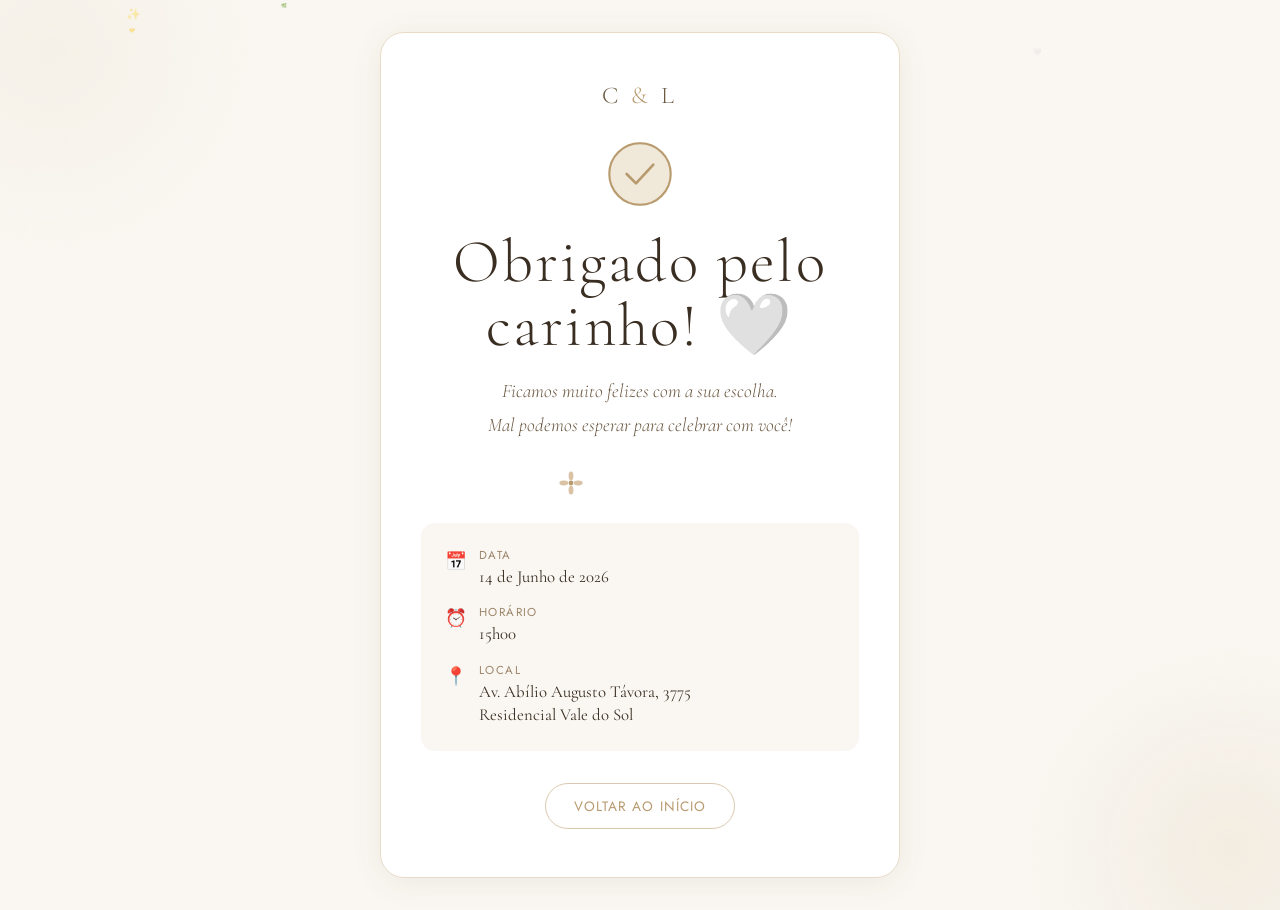
==== obrigado.html @ 72fe3602 "subindo arquivos do site" ====
<!DOCTYPE html>
<html lang="pt-BR">

<head>
    <meta charset="UTF-8">
    <meta name="viewport" content="width=device-width, initial-scale=1.0">
    <title>Obrigado! · Camila & Lucas</title>
    <link rel="preconnect" href="https://fonts.googleapis.com">
    <link
        href="https://fonts.googleapis.com/css2?family=Cormorant+Garamond:ital,wght@0,300;0,400;0,600;1,300;1,400&family=Jost:wght@300;400;500&display=swap"
        rel="stylesheet">
    <link rel="stylesheet" href="style.css">
</head>

<body>

    <audio id="musica" loop>
        <source src="music/musica.mp3" type="audio/mpeg">
    </audio>
    <script>
        window.addEventListener("load", () => {
            if (localStorage.getItem("musica") === "tocando") {
                document.getElementById("musica").play().catch(() => { });
            }
        });
    </script>

    <div class="bg-ornament top-left"></div>
    <div class="bg-ornament bottom-right"></div>

    <canvas id="confetti-canvas"
        style="position:fixed;top:0;left:0;width:100%;height:100%;pointer-events:none;z-index:0"></canvas>

    <main class="obrigado-page">

        <div class="obrigado-card fade-in">

            <div class="monogram">C <span class="amp">&amp;</span> L</div>

            <div class="check-circle">
                <svg viewBox="0 0 48 48" fill="none" xmlns="http://www.w3.org/2000/svg">
                    <circle cx="24" cy="24" r="23" stroke="#b89a6f" stroke-width="1.5" />
                    <path d="M14 24l7 7 13-14" stroke="#b89a6f" stroke-width="2" stroke-linecap="round"
                        stroke-linejoin="round" />
                </svg>
            </div>

            <h1 class="title-main smaller" style="margin:0">Obrigado pelo<br>carinho! 🤍</h1>

            <p class="welcome-text" style="margin-top:1rem">
                Ficamos muito felizes com a sua escolha.<br>
                Mal podemos esperar para celebrar com você!
            </p>

            <div class="divider-ornament" style="margin:1.5rem 0">
                <span class="line"></span>
                <svg class="flower-icon" viewBox="0 0 40 40" xmlns="http://www.w3.org/2000/svg">
                    <circle cx="20" cy="20" r="3" fill="#b89a6f" />
                    <ellipse cx="20" cy="11" rx="3" ry="5.5" fill="#c9a97e" opacity="0.7" />
                    <ellipse cx="20" cy="29" rx="3" ry="5.5" fill="#c9a97e" opacity="0.7" />
                    <ellipse cx="11" cy="20" rx="5.5" ry="3" fill="#c9a97e" opacity="0.7" />
                    <ellipse cx="29" cy="20" rx="5.5" ry="3" fill="#c9a97e" opacity="0.7" />
                </svg>
                <span class="line"></span>
            </div>

            <div class="event-details">
                <div class="detail-row">
                    <span class="detail-icon">📅</span>
                    <div>
                        <span class="detail-label">Data</span>
                        <span class="detail-value">14 de Junho de 2026</span>
                    </div>
                </div>
                <div class="detail-row">
                    <span class="detail-icon">⏰</span>
                    <div>
                        <span class="detail-label">Horário</span>
                        <span class="detail-value">15h00</span>
                    </div>
                </div>
                <div class="detail-row">
                    <span class="detail-icon">📍</span>
                    <div>
                        <span class="detail-label">Local</span>
                        <span class="detail-value">Av. Abílio Augusto Távora, 3775<br>Residencial Vale do Sol</span>
                    </div>
                </div>
            </div>

            <a href="index.html" class="btn-secondary" style="margin-top:2rem">
                Voltar ao início
            </a>

        </div>

    </main>

    <script>
        const canvas = document.getElementById("confetti-canvas");
        const ctx = canvas.getContext("2d");
        canvas.width = window.innerWidth;
        canvas.height = window.innerHeight;
        window.addEventListener("resize", () => {
            canvas.width = window.innerWidth;
            canvas.height = window.innerHeight;
        });
        const particles = Array.from({ length: 60 }, () => ({
            x: Math.random() * canvas.width,
            y: Math.random() * canvas.height - canvas.height,
            size: Math.random() * 8 + 4,
            speed: Math.random() * 1.5 + 0.5,
            opacity: Math.random() * 0.5 + 0.3,
            char: ["🤍", "✨", "💛", "🌿"][Math.floor(Math.random() * 4)]
        }));
        function animate() {
            ctx.clearRect(0, 0, canvas.width, canvas.height);
            particles.forEach(p => {
                ctx.globalAlpha = p.opacity;
                ctx.font = p.size + "px serif";
                ctx.fillText(p.char, p.x, p.y);
                p.y += p.speed;
                if (p.y > canvas.height + 20) {
                    p.y = -20;
                    p.x = Math.random() * canvas.width;
                }
            });
            ctx.globalAlpha = 1;
            requestAnimationFrame(animate);
        }
        animate();
    </script>
</body>

</html>
---- style.css ----
@import url('https://fonts.googleapis.com/css2?family=Cormorant+Garamond:ital,wght@0,300;0,400;0,600;1,300;1,400&family=Jost:wght@300;400;500&display=swap');

:root {
    --cream: #faf7f2;
    --sand: #f0e8d8;
    --beige: #e8dcc8;
    --linen: #d9c9b0;
    --gold: #b89a6f;
    --gold-dark: #8a6f4a;
    --text: #3a2e22;
    --text-mid: #6b5840;
    --text-light: #9c856a;
    --white: #ffffff;
    --radius: 16px;
    --shadow: 0 4px 32px rgba(90, 60, 20, 0.08);
}

* {
    box-sizing: border-box;
    margin: 0;
    padding: 0;
}

html {
    scroll-behavior: smooth;
}

body {
    font-family: 'Jost', sans-serif;
    background-color: var(--cream);
    color: var(--text);
    min-height: 100vh;
    position: relative;
    overflow-x: hidden;
}

.bg-ornament {
    position: fixed;
    width: 420px;
    height: 420px;
    border-radius: 50%;
    pointer-events: none;
    z-index: 0;
    opacity: 0.4;
}

.bg-ornament.top-left {
    top: -160px;
    left: -160px;
    background: radial-gradient(circle, var(--sand) 0%, transparent 70%);
}

.bg-ornament.bottom-right {
    bottom: -160px;
    right: -160px;
    background: radial-gradient(circle, var(--beige) 0%, transparent 70%);
}

.title-main {
    font-family: 'Cormorant Garamond', serif;
    font-weight: 300;
    font-size: clamp(3rem, 8vw, 5.5rem);
    letter-spacing: 0.04em;
    line-height: 1.05;
    color: var(--text);
}

.title-main.smaller {
    font-size: clamp(2.2rem, 6vw, 3.8rem);
}

.title-names {
    font-family: 'Cormorant Garamond', serif;
    font-weight: 400;
    font-style: italic;
    font-size: clamp(1.6rem, 4vw, 2.6rem);
    color: var(--gold);
    letter-spacing: 0.06em;
    margin-top: 0.3rem;
}

.supertitle {
    font-family: 'Jost', sans-serif;
    font-weight: 300;
    font-size: 0.8rem;
    letter-spacing: 0.25em;
    text-transform: uppercase;
    color: var(--text-light);
    margin-bottom: 0.5rem;
}

.amp,
.amp-gold {
    font-style: normal;
}

.amp {
    color: var(--gold);
}

.amp-gold {
    color: var(--gold);
}

.monogram {
    font-family: 'Cormorant Garamond', serif;
    font-weight: 300;
    font-size: 1.5rem;
    letter-spacing: 0.15em;
    color: var(--text-mid);
    text-align: center;
    margin-bottom: 2rem;
}

.monogram.small {
    font-size: 1.1rem;
    margin-bottom: 0;
}

.divider-ornament {
    display: flex;
    align-items: center;
    gap: 1rem;
    max-width: 300px;
    margin: 2rem auto;
}

.divider-ornament .line {
    flex: 1;
    height: 0.5px;
    background: linear-gradient(to right, transparent, var(--linen), transparent);
}

.flower-icon {
    width: 32px;
    height: 32px;
    flex-shrink: 0;
}

.swatches {
    display: inline-flex;
    gap: 4px;
    vertical-align: middle;
    margin: 0 4px;
}

.swatch {
    width: 14px;
    height: 14px;
    border-radius: 50%;
    display: inline-block;
    border: 1px solid rgba(0, 0, 0, 0.08);
}

.s1 {
    background: #f8f5f0;
}

.s2 {
    background: #e8d9c0;
}

.s3 {
    background: #d4bc9a;
}

.s4 {
    background: #c9a86c;
}

.btn-primary {
    display: inline-flex;
    align-items: center;
    gap: 10px;
    padding: 14px 32px;
    background: var(--gold);
    color: var(--white);
    border: none;
    border-radius: 50px;
    font-family: 'Jost', sans-serif;
    font-size: 0.9rem;
    font-weight: 500;
    letter-spacing: 0.08em;
    text-transform: uppercase;
    text-decoration: none;
    cursor: pointer;
    transition: background 0.25s, transform 0.2s, box-shadow 0.25s;
    box-shadow: 0 4px 20px rgba(184, 154, 111, 0.3);
}

.btn-primary:hover {
    background: var(--gold-dark);
    transform: translateY(-2px);
    box-shadow: 0 8px 28px rgba(184, 154, 111, 0.4);
}

.btn-primary:active {
    transform: translateY(0);
}

.btn-primary.loading {
    opacity: 0.7;
    pointer-events: none;
}

.btn-arrow {
    width: 18px;
    height: 18px;
}

.btn-secondary {
    display: inline-flex;
    align-items: center;
    gap: 8px;
    padding: 12px 28px;
    background: transparent;
    color: var(--gold);
    border: 1px solid var(--linen);
    border-radius: 50px;
    font-family: 'Jost', sans-serif;
    font-size: 0.85rem;
    font-weight: 400;
    letter-spacing: 0.08em;
    text-transform: uppercase;
    text-decoration: none;
    cursor: pointer;
    transition: background 0.2s, border-color 0.2s;
}

.btn-secondary:hover {
    background: var(--sand);
    border-color: var(--gold);
}

.pill {
    display: inline-flex;
    align-items: center;
    gap: 5px;
    padding: 6px 14px;
    border-radius: 50px;
    background: var(--sand);
    border: 0.5px solid var(--linen);
    font-size: 0.78rem;
    color: var(--text-mid);
    letter-spacing: 0.03em;
}

.hero-page {
    position: relative;
    z-index: 1;
    min-height: 100vh;
    display: flex;
    flex-direction: column;
    align-items: center;
    padding: 3rem 1.5rem 4rem;
}

.site-header {
    width: 100%;
    max-width: 700px;
    text-align: center;
    margin-bottom: 2rem;
    padding-bottom: 1.5rem;
    border-bottom: 0.5px solid var(--beige);
}

.hero-content {
    width: 100%;
    max-width: 640px;
    text-align: center;
    display: flex;
    flex-direction: column;
    align-items: center;
}

.hero-text {
    margin-bottom: 0;
}

.hero-message {
    max-width: 480px;
    margin-bottom: 2.5rem;
}

.welcome-text {
    font-family: 'Cormorant Garamond', serif;
    font-size: clamp(1.05rem, 2.5vw, 1.2rem);
    font-weight: 300;
    font-style: italic;
    line-height: 1.8;
    color: var(--text-mid);
    margin-bottom: 1.2rem;
}

.palette-note {
    display: flex;
    align-items: center;
    justify-content: center;
    flex-wrap: wrap;
    gap: 6px;
    font-size: 0.78rem;
    letter-spacing: 0.1em;
    text-transform: uppercase;
    color: var(--text-light);
}

.cta-area {
    display: flex;
    flex-direction: column;
    align-items: center;
    gap: 1.2rem;
}

.event-pills {
    display: flex;
    gap: 0.6rem;
    flex-wrap: wrap;
    justify-content: center;
}

.list-page {
    position: relative;
    z-index: 1;
    max-width: 780px;
    margin: 0 auto;
    padding: 2rem 1.5rem 8rem;
}

.list-header {
    display: flex;
    align-items: center;
    justify-content: space-between;
    margin-bottom: 2.5rem;
    padding-bottom: 1.2rem;
    border-bottom: 0.5px solid var(--beige);
}

.back-link {
    display: flex;
    align-items: center;
    gap: 5px;
    font-size: 0.8rem;
    letter-spacing: 0.1em;
    text-transform: uppercase;
    color: var(--text-light);
    text-decoration: none;
    transition: color 0.2s;
}

.back-link:hover {
    color: var(--gold);
}

.list-intro {
    text-align: center;
    margin-bottom: 2rem;
}

.palette-strip {
    display: flex;
    align-items: center;
    justify-content: center;
    gap: 6px;
    margin-top: 1rem;
    font-size: 0.75rem;
    letter-spacing: 0.12em;
    text-transform: uppercase;
    color: var(--text-light);
}

.palette-strip .swatch {
    width: 12px;
    height: 12px;
}

.palette-label {
    margin-left: 4px;
}

.aviso-box {
    display: flex;
    align-items: flex-start;
    gap: 10px;
    background: var(--sand);
    border-left: 2.5px solid var(--gold);
    border-radius: 0 10px 10px 0;
    padding: 12px 16px;
    font-size: 0.85rem;
    color: var(--text-mid);
    margin-bottom: 2rem;
    line-height: 1.6;
}

.aviso-box strong {
    color: var(--gold-dark);
}

.loading-state {
    text-align: center;
    padding: 3rem 0;
    color: var(--text-light);
    font-size: 0.9rem;
}

.spinner {
    width: 32px;
    height: 32px;
    border: 2px solid var(--beige);
    border-top-color: var(--gold);
    border-radius: 50%;
    animation: spin 0.8s linear infinite;
    margin: 0 auto 1rem;
}

@keyframes spin {
    to {
        transform: rotate(360deg);
    }
}

.error-msg {
    color: #c0392b;
    font-size: 0.9rem;
}

.progress-bar-wrap {
    margin-bottom: 2rem;
}

.progress-labels {
    display: flex;
    justify-content: space-between;
    font-size: 0.78rem;
    color: var(--text-light);
    margin-bottom: 6px;
    letter-spacing: 0.04em;
}

.progress-track {
    height: 5px;
    background: var(--beige);
    border-radius: 10px;
    overflow: hidden;
}

.progress-fill {
    height: 100%;
    background: linear-gradient(to right, var(--linen), var(--gold));
    border-radius: 10px;
    transition: width 1s ease;
}

.gift-grid {
    display: grid;
    gap: 1.2rem;
}

.gift-card {
    display: grid;
    grid-template-columns: 120px 1fr;
    gap: 1.2rem;
    background: var(--white);
    border: 0.5px solid var(--beige);
    border-radius: var(--radius);
    padding: 1.2rem;
    transition: box-shadow 0.2s, transform 0.2s;
    position: relative;
    overflow: hidden;
}

.gift-card:hover {
    box-shadow: var(--shadow);
    transform: translateY(-2px);
}

.gift-card.taken {
    background: var(--cream);
    opacity: 0.75;
}

.gift-card.taken:hover {
    transform: none;
    box-shadow: none;
}

.gift-img-wrap {
    position: relative;
    border-radius: 10px;
    overflow: hidden;
    background: var(--sand);
    aspect-ratio: 1/1;
    height: 120px;
}

.gift-img-wrap img {
    width: 100%;
    height: 100%;
    object-fit: cover;
    display: block;
    border-radius: 10px;
    transition: transform 0.4s ease;
}

.gift-card:hover .gift-img-wrap img {
    transform: scale(1.05);
}

.taken-badge {
    position: absolute;
    bottom: 0;
    left: 0;
    right: 0;
    background: rgba(184, 154, 111, 0.88);
    color: white;
    font-size: 0.72rem;
    font-weight: 500;
    letter-spacing: 0.08em;
    text-align: center;
    padding: 5px 0;
    text-transform: uppercase;
}

.gift-info {
    display: flex;
    flex-direction: column;
    justify-content: space-between;
}

.gift-name {
    font-family: 'Cormorant Garamond', serif;
    font-weight: 400;
    font-size: 1.2rem;
    color: var(--text);
    margin-bottom: 0.4rem;
    line-height: 1.3;
}

.gift-link {
    display: inline-flex;
    align-items: center;
    gap: 5px;
    font-size: 0.78rem;
    color: var(--gold);
    text-decoration: none;
    letter-spacing: 0.05em;
    transition: color 0.2s;
    margin-bottom: auto;
}

.gift-link:hover {
    color: var(--gold-dark);
    text-decoration: underline;
}

.gift-footer {
    margin-top: 0.8rem;
}

.taken-by {
    font-size: 0.82rem;
    color: var(--text-light);
}

.taken-heart {
    color: var(--gold);
    font-size: 0.9rem;
}

.input-wrap input {
    width: 100%;
    padding: 9px 14px;
    border: 1px solid var(--beige);
    border-radius: 50px;
    font-family: 'Jost', sans-serif;
    font-size: 0.88rem;
    color: var(--text);
    background: var(--cream);
    outline: none;
    transition: border-color 0.2s, box-shadow 0.2s;
    appearance: none;
    -webkit-appearance: none;
}

.input-wrap input::placeholder {
    color: var(--text-light);
}

.input-wrap input:focus {
    border-color: var(--gold);
    box-shadow: 0 0 0 3px rgba(184, 154, 111, 0.15);
    background: var(--white);
}

.confirm-area {
    position: fixed;
    bottom: 0;
    left: 0;
    width: 100%;
    background: rgba(250, 247, 242, 0.95);
    backdrop-filter: blur(10px);
    padding: 1rem;
    display: flex;
    justify-content: center;
    border-top: 1px solid var(--beige);
    z-index: 999;
    box-shadow: 0 -4px 20px rgba(0, 0, 0, 0.05);
}

.toast {
    position: fixed;
    bottom: 2rem;
    left: 50%;
    transform: translateX(-50%) translateY(10px);
    background: var(--text);
    color: white;
    padding: 12px 24px;
    border-radius: 50px;
    font-size: 0.85rem;
    letter-spacing: 0.04em;
    opacity: 0;
    transition: opacity 0.3s, transform 0.3s;
    z-index: 100;
    white-space: nowrap;
    max-width: 90vw;
    text-align: center;
}

.toast.show {
    opacity: 1;
    transform: translateX(-50%) translateY(0);
}

.obrigado-page {
    position: relative;
    z-index: 1;
    min-height: 100vh;
    display: flex;
    align-items: center;
    justify-content: center;
    padding: 2rem 1.5rem;
}

.obrigado-card {
    background: var(--white);
    border: 0.5px solid var(--beige);
    border-radius: 24px;
    padding: 3rem 2.5rem;
    max-width: 520px;
    width: 100%;
    text-align: center;
    box-shadow: var(--shadow);
}

.check-circle {
    margin: 0 auto 1.5rem;
    width: 64px;
    height: 64px;
    display: flex;
    align-items: center;
    justify-content: center;
    background: var(--sand);
    border-radius: 50%;
    animation: pulse-ring 2s ease-in-out infinite;
}

@keyframes pulse-ring {

    0%,
    100% {
        box-shadow: 0 0 0 0 rgba(184, 154, 111, 0.15);
    }

    50% {
        box-shadow: 0 0 0 12px rgba(184, 154, 111, 0.08);
    }
}

.event-details {
    display: flex;
    flex-direction: column;
    gap: 1rem;
    text-align: left;
    background: var(--cream);
    border-radius: 14px;
    padding: 1.5rem;
}

.detail-row {
    display: flex;
    align-items: flex-start;
    gap: 12px;
}

.detail-icon {
    font-size: 1.1rem;
    flex-shrink: 0;
    margin-top: 1px;
}

.detail-label {
    display: block;
    font-size: 0.72rem;
    text-transform: uppercase;
    letter-spacing: 0.12em;
    color: var(--text-light);
    margin-bottom: 2px;
}

.detail-value {
    font-family: 'Cormorant Garamond', serif;
    font-size: 1.05rem;
    color: var(--text);
    line-height: 1.4;
}

.fade-in {
    opacity: 0;
    transform: translateY(18px);
    animation: fadeUp 0.7s ease forwards;
}

.delay-1 {
    animation-delay: 0.1s;
}

.delay-2 {
    animation-delay: 0.2s;
}

.delay-3 {
    animation-delay: 0.35s;
}

.delay-4 {
    animation-delay: 0.5s;
}

@keyframes fadeUp {
    to {
        opacity: 1;
        transform: translateY(0);
    }
}

@media (max-width: 600px) {
    .hero-page {
        padding: 2rem 1.2rem 3.5rem;
    }

    .list-page {
        padding: 1.5rem 1rem 4rem;
    }

    .gift-card {
        grid-template-columns: 90px 1fr;
        gap: 0.9rem;
        padding: 1rem;
    }

    .gift-img-wrap {
        height: 90px;
    }

    .gift-name {
        font-size: 1rem;
    }

    .obrigado-card {
        padding: 2rem 1.4rem;
    }

    .monogram {
        font-size: 1.2rem;
    }

    .title-main {
        line-height: 1.1;
    }

    .event-pills {
        flex-direction: column;
        align-items: center;
    }
}

.historico-panel {
    position: fixed;
    left: 0;
    bottom: -100%;
    width: 100%;
    height: 70vh;
    background: white;
    border-radius: 20px 20px 0 0;
    box-shadow: 0 -5px 20px rgba(0, 0, 0, 0.15);
    transition: bottom 0.4s ease;
    z-index: 9999;
    padding: 20px;
    overflow-y: auto;
}

.historico-panel.show {
    bottom: 0;
}

.historico-header {
    display: flex;
    justify-content: space-between;
    align-items: center;
}

.historico-lista {
    margin-top: 20px;
}

.historico-item {
    padding: 12px;
    border-bottom: 1px solid #eee;
}

.btn-historico {
    position: fixed;
    bottom: 20px;
    right: 20px;
    padding: 12px 18px;
    border: none;
    border-radius: 30px;
    cursor: pointer;
}
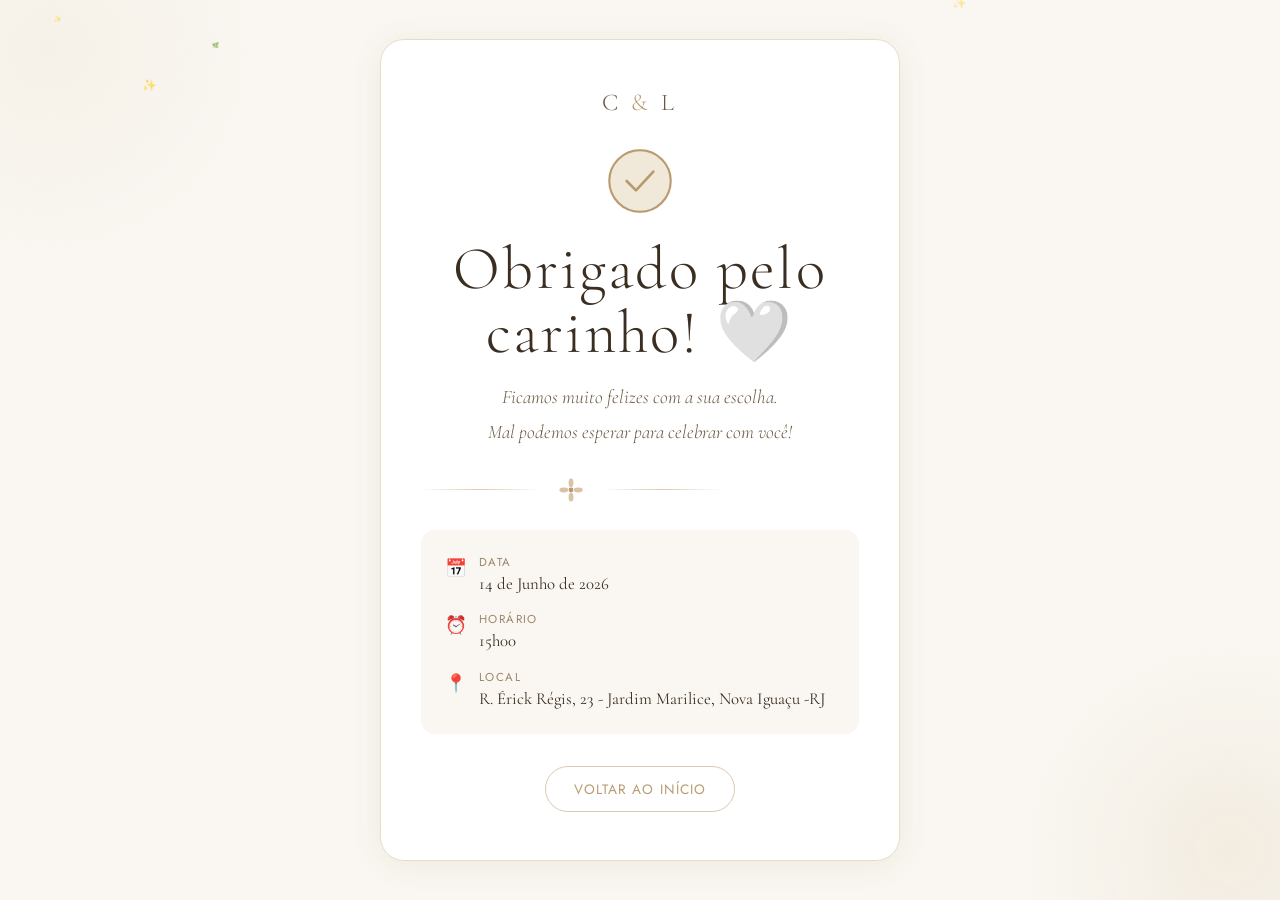
==== commit c580b90e: "atualizando endereço" ====
--- a/obrigado.html
+++ b/obrigado.html
@@ -83,7 +83,7 @@
                     <span class="detail-icon">📍</span>
                     <div>
                         <span class="detail-label">Local</span>
-                        <span class="detail-value">Av. Abílio Augusto Távora, 3775<br>Residencial Vale do Sol</span>
+                        <span class="detail-value">R. Érick Régis, 23 - Jardim Marilice, Nova Iguaçu -RJ</span>
                     </div>
                 </div>
             </div>
--- a/style.css
+++ b/style.css
@@ -232,6 +232,34 @@
     border-color: var(--gold);
 }
 
+.btn-escolher {
+    display: inline-flex;
+    align-items: center;
+    gap: 7px;
+    padding: 9px 20px;
+    background: var(--sand);
+    color: var(--gold-dark);
+    border: 1px solid var(--linen);
+    border-radius: 50px;
+    font-family: 'Jost', sans-serif;
+    font-size: 0.82rem;
+    font-weight: 500;
+    letter-spacing: 0.05em;
+    cursor: pointer;
+    transition: background 0.2s, border-color 0.2s, transform 0.15s;
+    white-space: nowrap;
+}
+
+.btn-escolher:hover {
+    background: var(--beige);
+    border-color: var(--gold);
+    transform: translateY(-1px);
+}
+
+.btn-escolher:active {
+    transform: translateY(0);
+}
+
 .pill {
     display: inline-flex;
     align-items: center;
@@ -323,7 +351,7 @@
     z-index: 1;
     max-width: 780px;
     margin: 0 auto;
-    padding: 2rem 1.5rem 8rem;
+    padding: 2rem 1.5rem 5rem;
 }
 
 .list-header {
@@ -375,24 +403,6 @@
 
 .palette-label {
     margin-left: 4px;
-}
-
-.aviso-box {
-    display: flex;
-    align-items: flex-start;
-    gap: 10px;
-    background: var(--sand);
-    border-left: 2.5px solid var(--gold);
-    border-radius: 0 10px 10px 0;
-    padding: 12px 16px;
-    font-size: 0.85rem;
-    color: var(--text-mid);
-    margin-bottom: 2rem;
-    line-height: 1.6;
-}
-
-.aviso-box strong {
-    color: var(--gold-dark);
 }
 
 .loading-state {
@@ -488,7 +498,6 @@
     border-radius: 10px;
     overflow: hidden;
     background: var(--sand);
-    aspect-ratio: 1/1;
     height: 120px;
 }
 
@@ -497,7 +506,6 @@
     height: 100%;
     object-fit: cover;
     display: block;
-    border-radius: 10px;
     transition: transform 0.4s ease;
 }
 
@@ -566,44 +574,251 @@
     font-size: 0.9rem;
 }
 
-.input-wrap input {
+.confirm-area {
+    display: flex;
+    justify-content: center;
+    margin-top: 3rem;
+    padding-top: 2rem;
+    border-top: 0.5px solid var(--beige);
+}
+
+.modal-overlay {
+    position: fixed;
+    inset: 0;
+    background: rgba(58, 46, 34, 0.45);
+    z-index: 50;
+    opacity: 0;
+    transition: opacity 0.28s ease;
+    backdrop-filter: blur(3px);
+}
+
+.modal-overlay.open {
+    opacity: 1;
+}
+
+.confirm-modal {
+    position: fixed;
+    bottom: 0;
+    left: 0;
+    right: 0;
+    z-index: 51;
+    background: var(--white);
+    border-radius: 24px 24px 0 0;
+    padding: 2rem 1.8rem 2.5rem;
+    display: flex;
+    flex-direction: column;
+    gap: 1rem;
+    box-shadow: 0 -8px 40px rgba(90, 60, 20, 0.15);
+    transform: translateY(100%);
+    transition: transform 0.3s cubic-bezier(0.32, 0.72, 0, 1);
+    max-width: 560px;
+    margin: 0 auto;
+}
+
+.confirm-modal.open {
+    transform: translateY(0);
+}
+
+@media (min-width: 600px) {
+    .confirm-modal {
+        bottom: auto;
+        top: 50%;
+        left: 50%;
+        right: auto;
+        transform: translate(-50%, -40%);
+        border-radius: 20px;
+        width: 90%;
+        max-width: 460px;
+        opacity: 0;
+        transition: opacity 0.25s ease, transform 0.25s ease;
+    }
+
+    .confirm-modal.open {
+        transform: translate(-50%, -50%);
+        opacity: 1;
+    }
+}
+
+.modal-close {
+    position: absolute;
+    top: 1rem;
+    right: 1rem;
+    background: var(--sand);
+    border: none;
+    border-radius: 50%;
+    width: 32px;
+    height: 32px;
+    display: flex;
+    align-items: center;
+    justify-content: center;
+    cursor: pointer;
+    color: var(--text-mid);
+    transition: background 0.2s;
+}
+
+.modal-close:hover {
+    background: var(--beige);
+}
+
+.modal-label {
+    font-size: 0.72rem;
+    text-transform: uppercase;
+    letter-spacing: 0.15em;
+    color: var(--text-light);
+}
+
+.modal-gift-name {
+    font-family: 'Cormorant Garamond', serif;
+    font-size: 1.4rem;
+    font-weight: 400;
+    color: var(--text);
+    line-height: 1.3;
+}
+
+.modal-ask {
+    font-size: 0.88rem;
+    color: var(--text-mid);
+    margin-top: -0.2rem;
+}
+
+.confirm-modal input {
     width: 100%;
-    padding: 9px 14px;
+    padding: 12px 18px;
     border: 1px solid var(--beige);
     border-radius: 50px;
     font-family: 'Jost', sans-serif;
-    font-size: 0.88rem;
+    font-size: 1rem;
     color: var(--text);
     background: var(--cream);
     outline: none;
     transition: border-color 0.2s, box-shadow 0.2s;
-    appearance: none;
-    -webkit-appearance: none;
-}
-
-.input-wrap input::placeholder {
-    color: var(--text-light);
-}
-
-.input-wrap input:focus {
+}
+
+.confirm-modal input::placeholder {
+    color: var(--text-light);
+}
+
+.confirm-modal input:focus {
     border-color: var(--gold);
     box-shadow: 0 0 0 3px rgba(184, 154, 111, 0.15);
     background: var(--white);
 }
 
-.confirm-area {
-    position: fixed;
-    bottom: 0;
-    left: 0;
+.confirm-modal input.shake {
+    animation: shake 0.4s ease;
+    border-color: #e24b4a;
+}
+
+@keyframes shake {
+
+    0%,
+    100% {
+        transform: translateX(0);
+    }
+
+    20% {
+        transform: translateX(-6px);
+    }
+
+    40% {
+        transform: translateX(6px);
+    }
+
+    60% {
+        transform: translateX(-4px);
+    }
+
+    80% {
+        transform: translateX(4px);
+    }
+}
+
+.modal-confirm-btn {
     width: 100%;
-    background: rgba(250, 247, 242, 0.95);
-    backdrop-filter: blur(10px);
-    padding: 1rem;
-    display: flex;
     justify-content: center;
-    border-top: 1px solid var(--beige);
-    z-index: 999;
-    box-shadow: 0 -4px 20px rgba(0, 0, 0, 0.05);
+}
+
+.obrigado-page {
+    position: relative;
+    z-index: 1;
+    min-height: 100vh;
+    display: flex;
+    align-items: center;
+    justify-content: center;
+    padding: 2rem 1.5rem;
+}
+
+.obrigado-card {
+    background: var(--white);
+    border: 0.5px solid var(--beige);
+    border-radius: 24px;
+    padding: 3rem 2.5rem;
+    max-width: 520px;
+    width: 100%;
+    text-align: center;
+    box-shadow: var(--shadow);
+}
+
+.check-circle {
+    margin: 0 auto 1.5rem;
+    width: 64px;
+    height: 64px;
+    display: flex;
+    align-items: center;
+    justify-content: center;
+    background: var(--sand);
+    border-radius: 50%;
+    animation: pulse-ring 2s ease-in-out infinite;
+}
+
+@keyframes pulse-ring {
+
+    0%,
+    100% {
+        box-shadow: 0 0 0 0 rgba(184, 154, 111, 0.15);
+    }
+
+    50% {
+        box-shadow: 0 0 0 12px rgba(184, 154, 111, 0.08);
+    }
+}
+
+.event-details {
+    display: flex;
+    flex-direction: column;
+    gap: 1rem;
+    text-align: left;
+    background: var(--cream);
+    border-radius: 14px;
+    padding: 1.5rem;
+}
+
+.detail-row {
+    display: flex;
+    align-items: flex-start;
+    gap: 12px;
+}
+
+.detail-icon {
+    font-size: 1.1rem;
+    flex-shrink: 0;
+    margin-top: 1px;
+}
+
+.detail-label {
+    display: block;
+    font-size: 0.72rem;
+    text-transform: uppercase;
+    letter-spacing: 0.12em;
+    color: var(--text-light);
+    margin-bottom: 2px;
+}
+
+.detail-value {
+    font-family: 'Cormorant Garamond', serif;
+    font-size: 1.05rem;
+    color: var(--text);
+    line-height: 1.4;
 }
 
 .toast {
@@ -630,89 +845,6 @@
     transform: translateX(-50%) translateY(0);
 }
 
-.obrigado-page {
-    position: relative;
-    z-index: 1;
-    min-height: 100vh;
-    display: flex;
-    align-items: center;
-    justify-content: center;
-    padding: 2rem 1.5rem;
-}
-
-.obrigado-card {
-    background: var(--white);
-    border: 0.5px solid var(--beige);
-    border-radius: 24px;
-    padding: 3rem 2.5rem;
-    max-width: 520px;
-    width: 100%;
-    text-align: center;
-    box-shadow: var(--shadow);
-}
-
-.check-circle {
-    margin: 0 auto 1.5rem;
-    width: 64px;
-    height: 64px;
-    display: flex;
-    align-items: center;
-    justify-content: center;
-    background: var(--sand);
-    border-radius: 50%;
-    animation: pulse-ring 2s ease-in-out infinite;
-}
-
-@keyframes pulse-ring {
-
-    0%,
-    100% {
-        box-shadow: 0 0 0 0 rgba(184, 154, 111, 0.15);
-    }
-
-    50% {
-        box-shadow: 0 0 0 12px rgba(184, 154, 111, 0.08);
-    }
-}
-
-.event-details {
-    display: flex;
-    flex-direction: column;
-    gap: 1rem;
-    text-align: left;
-    background: var(--cream);
-    border-radius: 14px;
-    padding: 1.5rem;
-}
-
-.detail-row {
-    display: flex;
-    align-items: flex-start;
-    gap: 12px;
-}
-
-.detail-icon {
-    font-size: 1.1rem;
-    flex-shrink: 0;
-    margin-top: 1px;
-}
-
-.detail-label {
-    display: block;
-    font-size: 0.72rem;
-    text-transform: uppercase;
-    letter-spacing: 0.12em;
-    color: var(--text-light);
-    margin-bottom: 2px;
-}
-
-.detail-value {
-    font-family: 'Cormorant Garamond', serif;
-    font-size: 1.05rem;
-    color: var(--text);
-    line-height: 1.4;
-}
-
 .fade-in {
     opacity: 0;
     transform: translateY(18px);
@@ -765,16 +897,17 @@
         font-size: 1rem;
     }
 
+    .btn-escolher {
+        font-size: 0.78rem;
+        padding: 8px 14px;
+    }
+
     .obrigado-card {
         padding: 2rem 1.4rem;
     }
 
     .monogram {
         font-size: 1.2rem;
-    }
-
-    .title-main {
-        line-height: 1.1;
     }
 
     .event-pills {
@@ -783,46 +916,73 @@
     }
 }
 
-.historico-panel {
-    position: fixed;
-    left: 0;
-    bottom: -100%;
-    width: 100%;
-    height: 70vh;
-    background: white;
-    border-radius: 20px 20px 0 0;
-    box-shadow: 0 -5px 20px rgba(0, 0, 0, 0.15);
-    transition: bottom 0.4s ease;
-    z-index: 9999;
-    padding: 20px;
-    overflow-y: auto;
-}
-
-.historico-panel.show {
-    bottom: 0;
-}
-
-.historico-header {
-    display: flex;
-    justify-content: space-between;
-    align-items: center;
-}
-
-.historico-lista {
-    margin-top: 20px;
-}
-
-.historico-item {
-    padding: 12px;
-    border-bottom: 1px solid #eee;
-}
-
-.btn-historico {
-    position: fixed;
-    bottom: 20px;
-    right: 20px;
-    padding: 12px 18px;
-    border: none;
-    border-radius: 30px;
-    cursor: pointer;
+.countdown {
+    margin-top: 2rem;
+    text-align: center;
+}
+
+.countdown-title {
+    font-family: 'Jost', sans-serif;
+    font-size: 0.75rem;
+    font-weight: 300;
+    letter-spacing: 0.2em;
+    text-transform: uppercase;
+    color: var(--text-light);
+    margin-bottom: 1rem;
+}
+
+.countdown-box {
+    display: flex;
+    justify-content: center;
+    gap: 10px;
+    flex-wrap: nowrap;
+}
+
+.time-card {
+    background: var(--white);
+    border: 0.5px solid var(--beige);
+    border-radius: 14px;
+    padding: 14px 18px;
+    min-width: 70px;
+    box-shadow: 0 4px 16px rgba(90, 60, 20, 0.06);
+    text-align: center;
+}
+
+.time-card span {
+    display: block;
+    font-family: 'Cormorant Garamond', serif;
+    font-size: 2rem;
+    font-weight: 300;
+    color: var(--gold);
+    line-height: 1;
+}
+
+.time-card small {
+    display: block;
+    font-family: 'Jost', sans-serif;
+    font-size: 0.68rem;
+    font-weight: 300;
+    letter-spacing: 0.12em;
+    text-transform: uppercase;
+    color: var(--text-light);
+    margin-top: 4px;
+}
+
+@media (max-width: 480px) {
+    .countdown-box {
+        gap: 6px;
+    }
+
+    .time-card {
+        padding: 10px 10px;
+        min-width: 58px;
+    }
+
+    .time-card span {
+        font-size: 1.5rem;
+    }
+
+    .time-card small {
+        font-size: 0.62rem;
+    }
 }
